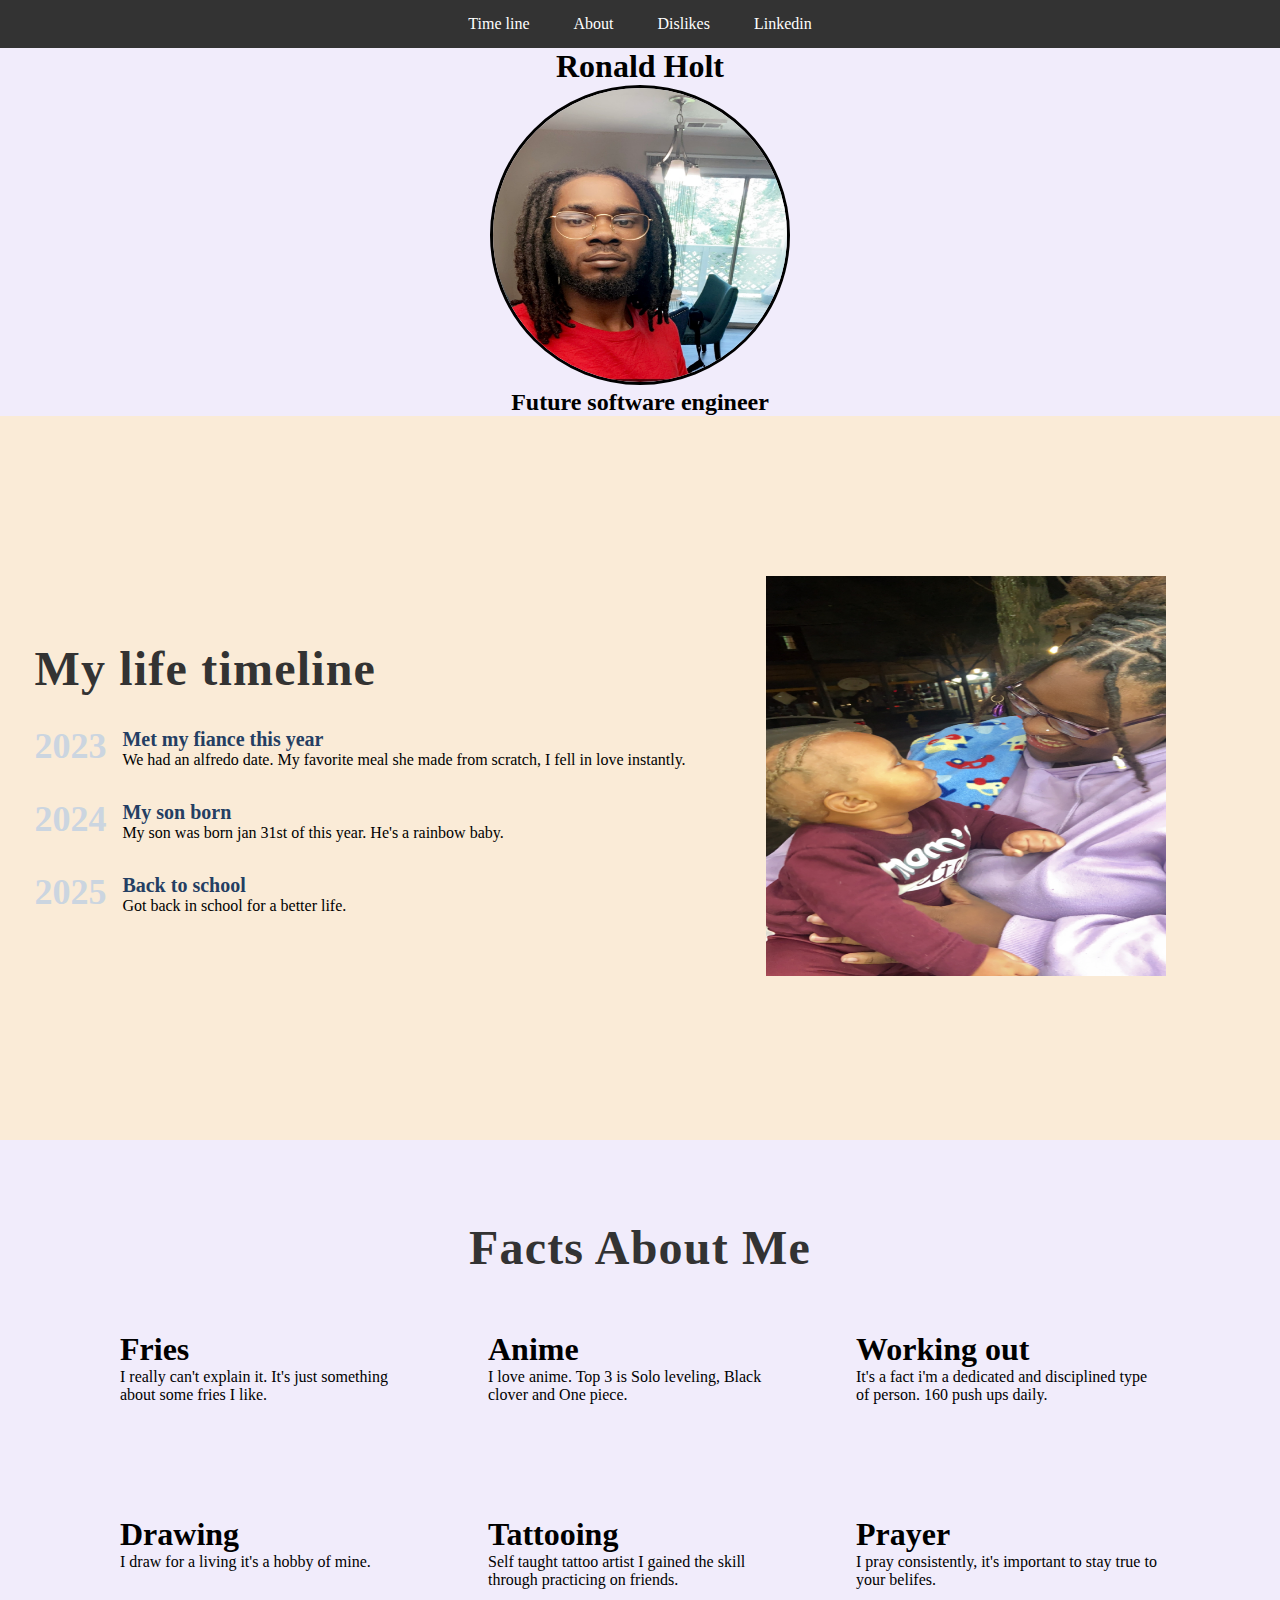
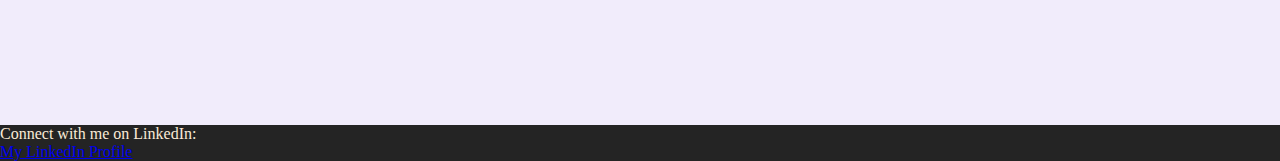
==== index.html @ 1fe18546 "fix" ====
<!DOCTYPE html>
<html lang="en">
<head>
    <meta charset="UTF-8">
    <meta name="viewport" content="width=device-width, initial-scale=1.0">
    <title>AboutRon</title>
    <link rel="stylesheet" href="style.css"/>
</head>
<body>
<section class="container__one">


    <nav class="navbar">
        <ul class="nav-links">
            <li><a href="#home">Time line</a></li>
            <li><a href="#about">About</a></li>
            <li><a href="#services">Dislikes</a></li>
            <li><a href="#contact">Linkedin</a></li>
        </ul>
    </nav>
    

  <h1>Ronald Holt</h1> 


<img class="img_bording" src="./IMG_6715.JPG" alt="Boss Me">


<h2>Future software engineer</h2>
</section>

<section class="container__two">

    <div class="steps__column">
        <h2 class="h2__custom"> My life timeline</h2>
        
        <div class="step__card">
        <h2 class="h2__step-card">2023</h6>
            <div class="inside__column">
        <h6 class="h6__custom">Met my fiance this year</h6>
        <p class="p__steps">We had an alfredo date. My favorite meal she made from scratch, I fell in love instantly.</p>
            </div>
        </div>
        
        <div class="step__card">
            <h2 class="h2__step-card">2024</h2>
            <div class="inside__column">
            <h6 class="h6__custom">My son born</h6>
            <p class="p__steps">My son was born jan 31st of this year. He's a rainbow baby.</p>
            </div>
            </div>
        
            <div class="step__card">
                <h2 class="h2__step-card">2025</h2>
                <div class="inside__column">
                <h6 class="h6__custom">Back to school</h6>
                <p class="p__steps">Got back in school for a better life.</p>
                </div>
                </div>
        </div>
        </div>
        </div>
        
        <div class="row">
        <div class="container__values">
        <div class="values_column"> 

            <div class="img__style">
        <img src="./IMG_7238.JPG" class="img__steps" alt="">
    </div> 

</section>

   <section class="container__three">
    <h2 class="h2__custom"> Facts About Me</h2>

    <div class="services">
        <div class="card">
         <div class="inner__card">
             <h1 class="card__title">Fries</h1>
             <p class="card__par">I really can't explain it. It's just something about some fries I like.</p>
         </div>
        </div>
     
        <div class="card">
         
         <div class="inner__card">
             <h1 class="card__title">Anime</h1>
             <p class="card__par">I love anime. Top 3 is Solo leveling, Black clover and One piece.</p>
         </div>
        </div>
     
        <div class="card">
         <div class="inner__card">
             <h1 class="card__title">Working out</h1>
             <p class="card__par">It's a fact i'm a dedicated and disciplined type of person. 160 push ups daily.</p>
         </div>
        </div>
     
     
     
        <div class="card">
         <div class="inner__card">
             <h1 class="card__title">Drawing</h1>
             <p class="card__par">I draw for a living it's a hobby of mine.</p>
         </div>
        </div>
     
       
     
        <div class="card">
         <div class="inner__card">
             <h1 class="card__title">Tattooing</h1>
             <p class="card__par">Self taught tattoo artist I gained the skill through practicing on friends.</p>
         </div>
        </div>
     
     
      
        <div class="card">
         <div class="inner__card">
             <h1 class="card__title">Prayer</h1>
             <p class="card__par">I pray consistently, it's important to stay true to your belifes.</p>
         </div>
        </div>
     </div>

   </section>

   <footer class="footer">
    <div class="footer-content">
        <p class="p_color">Connect with me on LinkedIn:</p>
        <a href="https://www.linkedin.com/feed/" target="_blank" class="linkedin-link" class="linkedin_color">My LinkedIn Profile</a>
    </div>
</footer>

     
    
</body>
</html>
---- style.css ----
.img_bording {
    height: 300px;
    width: 300px;
    border-radius: 50%;
    border: solid;
}

.container__one {
    text-align: center;
    background-color:rgba(115, 66, 214, 0.1) ;
}

* {
    margin: 0;
    padding: 0;
    box-sizing: border-box;
}

.navbar {
    background-color: #333; 
}

.nav-links {
    list-style-type: none; 
}

.nav-links li {
    display: inline-block; 
}

.nav-links li a {
   display: block;
   padding: 15px 20px;
   color: white; 
   text-decoration: none; 
   transition: background-color 0.3s ease; 
}

.nav-links li a:hover {
   background-color: #575757; / Change the background 
}

.container__two {
    padding: 80px 0px;
    display: flex;
    align-items: center;
    justify-content: center;
    background-color: antiquewhite;
}

.step__card {
    display: flex;
    margin: 32px 0px 0px;
}

.h2__step-card {
    margin-right: 16px;
    font-size: 36px;
    color: #cbd5e0;
    line-height: 1;
}

.h6__custom {
    font-size: 20px;
    color: #243e63;
    font-weight: 600;
}

.h2__custom {
    font-size: 48px;
    font-weight: 900;
    color: #333;
    letter-spacing: 0.025em;
}

.img__steps {
    width: 400px;
    height: 400px;

}

.img__style {
padding: 80px;
}


.facts_me {
    display: flex;
    justify-content: center;
    flex-wrap: wrap;
}

.outter_card {
    display: flex;
    align-items: flex-start;
    width: calc(100% / 4);
    margin: 24px 24px;
    padding: 32px 8px;
}

.services {
    display: flex
;
    justify-content: center;
    flex-wrap: wrap;
}

.card {
    display: flex
;
    align-items: flex-start;
    width: calc(100% / 4);
    margin: 24px 24px;
    padding: 32px 8px;
}

.container__three {
    
        padding: 80px 0px;
        margin-left: auto;
        margin-right: auto;
        display: flex;
        align-items: center;
        flex-flow: column wrap;
        background-color: rgba(115, 66, 214, 0.1);
}

.footer {
        background-color: #242424;
      }
      
    .p_color {
        color: antiquewhite;
    }

    .linkedin_color {
        background-color: antiquewhite;
    }
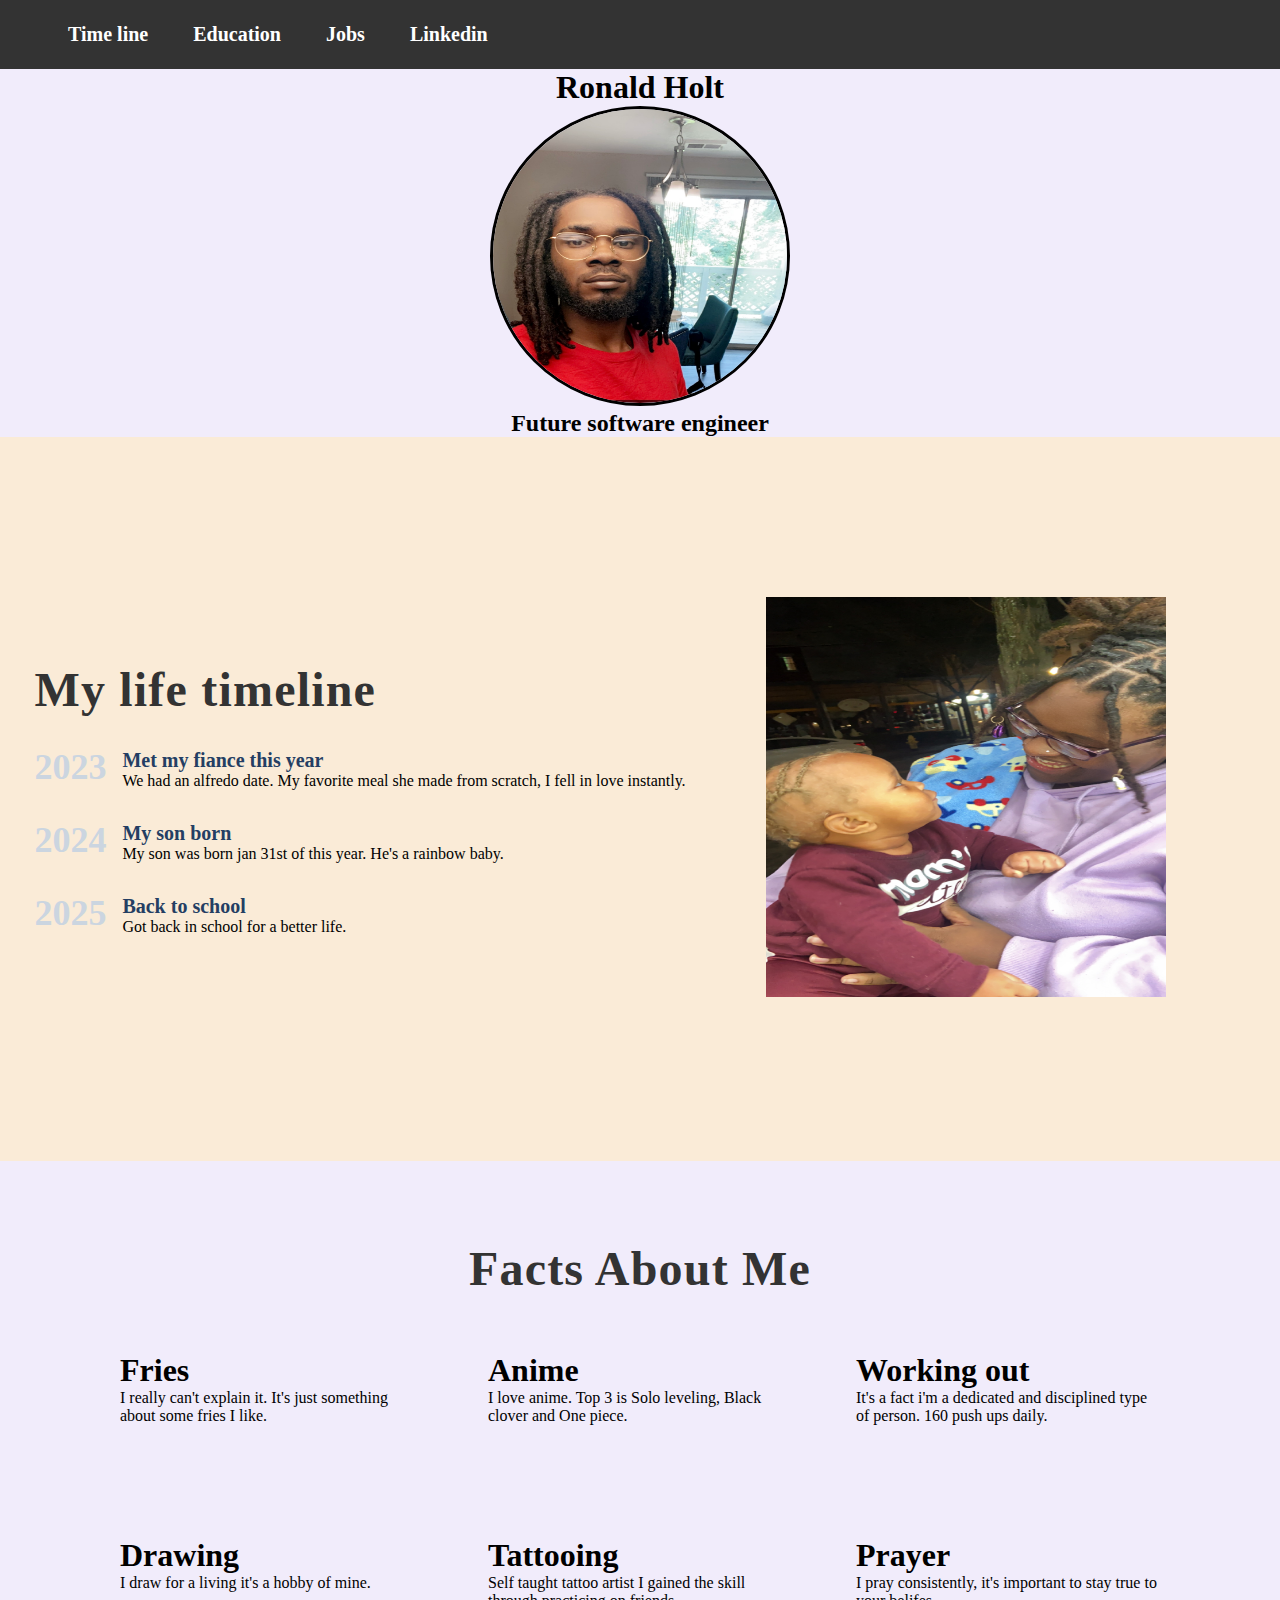
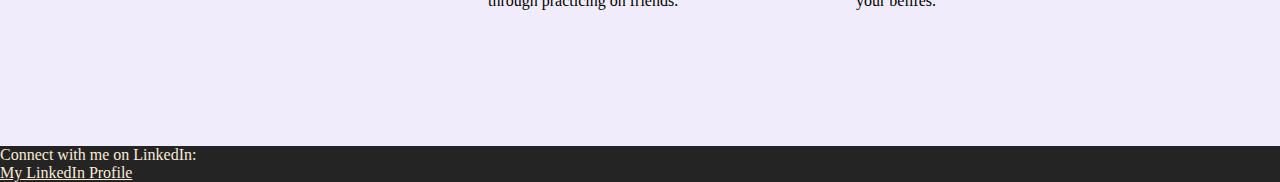
==== commit 5edc7bc0: "update" ====
--- a/index.html
+++ b/index.html
@@ -12,10 +12,10 @@
 
     <nav class="navbar">
         <ul class="nav-links">
-            <li><a href="#home">Time line</a></li>
-            <li><a href="#about">About</a></li>
-            <li><a href="#services">Dislikes</a></li>
-            <li><a href="#contact">Linkedin</a></li>
+            <li><a href="#time">Time line</a></li>
+            <li><a href="./education.html">Education</a></li>
+            <li><a href="./jobs.html">Jobs</a></li>
+            <li><a href="https://www.linkedin.com/in/ronald-holt/">Linkedin</a></li>
         </ul>
     </nav>
     
@@ -29,7 +29,7 @@
 <h2>Future software engineer</h2>
 </section>
 
-<section class="container__two">
+<section class="container__two" id="time">
 
     <div class="steps__column">
         <h2 class="h2__custom"> My life timeline</h2>
@@ -130,7 +130,7 @@
    <footer class="footer">
     <div class="footer-content">
         <p class="p_color">Connect with me on LinkedIn:</p>
-        <a href="https://www.linkedin.com/feed/" target="_blank" class="linkedin-link" class="linkedin_color">My LinkedIn Profile</a>
+        <a href="https://www.linkedin.com/feed/" target="_blank" class="linkedin-link">My LinkedIn Profile</a>
     </div>
 </footer>
 
--- a/style.css
+++ b/style.css
@@ -20,11 +20,23 @@
 
 .navbar {
     background-color: #333; 
+    padding: 0 24px;
+    display: flex;
+    justify-content: space-between;
+    align-items: center;
+    margin: 0 auto;
 }
 
 .nav-links {
     list-style-type: none; 
+    margin-left: 16px;
+    text-decoration: none;
+    font-size: 20px;
+    font-weight: bold;
+    padding: 8px;
 }
+
+
 
 .nav-links li {
     display: inline-block; 
@@ -39,7 +51,7 @@
 }
 
 .nav-links li a:hover {
-   background-color: #575757; / Change the background 
+   background-color: wheat; / Change the background 
 }
 
 .container__two {
@@ -135,6 +147,46 @@
         color: antiquewhite;
     }
 
-    .linkedin_color {
-        background-color: antiquewhite;
-    }+    .linkedin-link {
+        color: antiquewhite;
+    }
+    
+
+    .accordion-container {
+        width:100%;
+       }
+       
+       .accordion-item {
+        border:1px solid #ccc;
+        margin-bottom:5px;
+        border-radius:5px; /* Rounded corners */
+        overflow:hidden; /* Prevents overflow from visible when opened */
+       }
+       
+       .accordion-toggle {
+        display:none; /* Hide checkbox */
+       }
+       
+       .accordion-title {
+        background-color:#f1f1f1;
+        cursor:pointer; /* Pointer on hover */
+        padding:10px;  
+        transition:.3s ease background-color: ; /* Smooth transition */
+       }
+       
+       /* Style when checked to change background color */
+       .accordion-toggle:checked + .accordion-title {
+        background-color:#ddd ;
+       }
+       
+       /* Initially hide accordion content */
+       .accordion-content {  
+        display:none ;  
+        padding :10px ;  
+        border-top :solid thin #ccc ;  
+        } 
+       
+       /* Show accordion content when checkbox is checked */     
+       .accordion-toggle:checked + . accordion-title + . accordion-content {   
+        display:block ;   
+        }